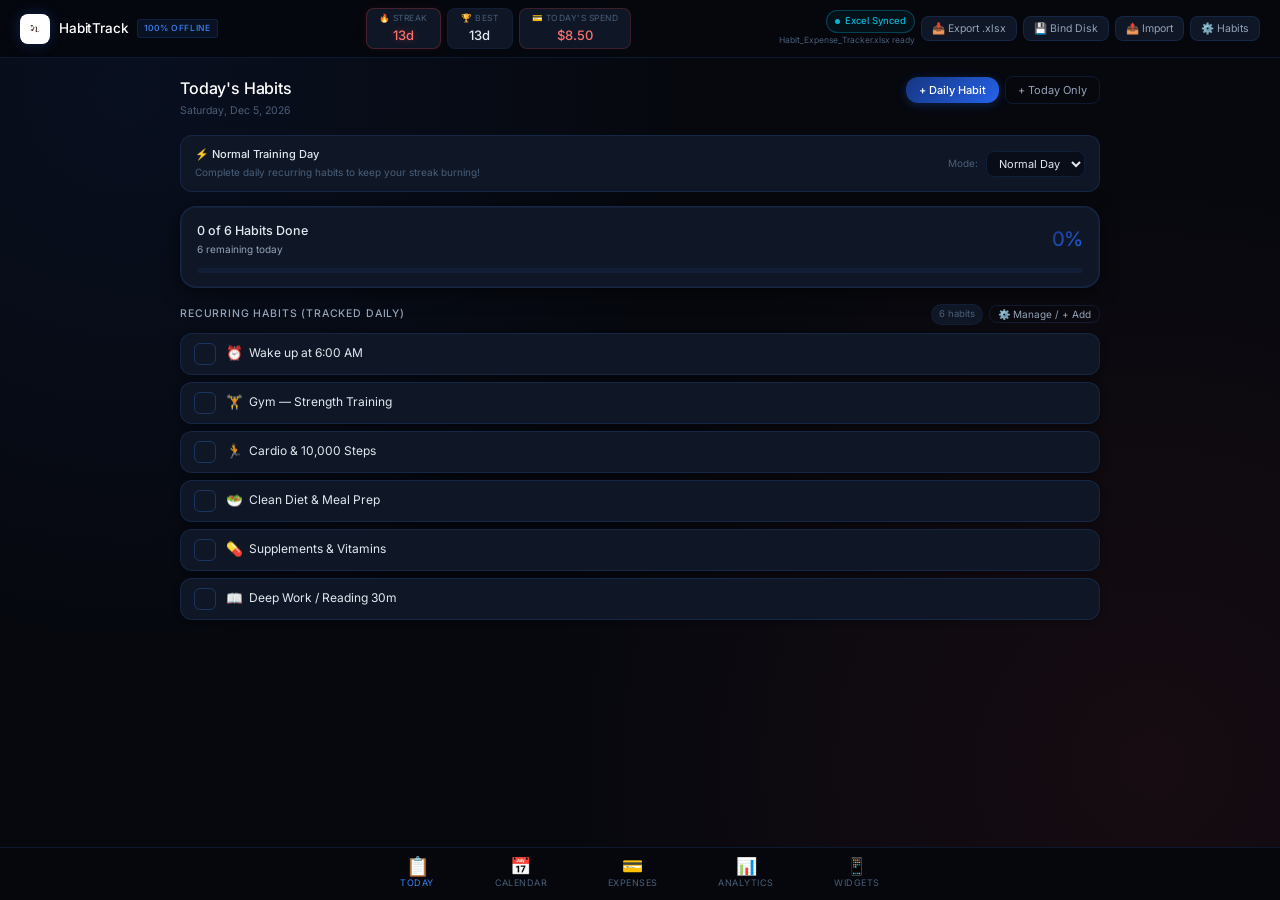
==== New folder/New folder/native_mobile/android/app/src/main/assets/index.html @ 3fe037eb "Add files via upload" ====
<!DOCTYPE html>
<html lang="en">
<head>
  <meta charset="UTF-8">
  <meta name="viewport" content="width=device-width, initial-scale=1.0, maximum-scale=1.0, user-scalable=no">
  <meta name="theme-color" content="#07090F">
  <meta name="mobile-web-app-capable" content="yes">
  <meta name="apple-mobile-web-app-status-bar-style" content="black-translucent">
  <meta name="apple-mobile-web-app-title" content="HabitTrack">
  <meta name="description" content="Offline Habit and Expense Tracker with Local Excel Sync and Interactive Widgets">
  <title>HabitTrack - Offline Habits &amp; Expenses</title>
  <link rel="icon" type="image/png" href="icons/favicon.png">
  <link rel="apple-touch-icon" href="icons/apple-touch-icon.png">
  <link rel="manifest" href="manifest.json">
  <link rel="stylesheet" href="css/styles.css">
</head>
<body>

  <!-- Top Application Header -->
  <header class="app-topbar">
    <div class="brand-section">
      <div class="brand-icon-box">
        <img src="icons/icon-192.png" alt="HabitTrack Logo" class="brand-logo-img">
      </div>
      <div>
        <div style="display: flex; align-items: center; gap: 8px;">
          <h1 class="brand-title">HabitTrack</h1>
          <span class="brand-pill">100% Offline</span>
        </div>
      </div>
    </div>

    <!-- Live Streak & Spend Badges -->
    <div class="topbar-stats">
      <div class="topbar-stat-item streak-stat">
        <span class="topbar-stat-label">🔥 Streak</span>
        <span class="topbar-stat-val streak" id="header-streak-count">0d</span>
      </div>
      <div class="topbar-stat-item">
        <span class="topbar-stat-label">🏆 Best</span>
        <span class="topbar-stat-val" id="header-best-streak">0d</span>
      </div>
      <div class="topbar-stat-item spend-stat">
        <span class="topbar-stat-label">💳 Today's Spend</span>
        <span class="topbar-stat-val spend-val" id="header-today-spend">$0.00</span>
      </div>
    </div>

    <!-- Sync Status & Master Controls -->
    <div class="topbar-actions">
      <div class="sync-status-box">
        <div class="sync-pill synced" id="sync-status-pill">
          <span class="sync-dot active"></span> Excel Synced
        </div>
        <span class="sync-time" id="sync-time-label">Auto-saved to Habit_Expense_Tracker.xlsx</span>
      </div>

      <button class="btn-topbar" id="btn-download-xlsx" title="Download master 4-sheet .xlsx file">
        📥 Export .xlsx
      </button>

      <button class="btn-topbar" id="btn-bind-file" title="Link to local file on disk via File System Access API for silent background writes">
        💾 Bind Disk
      </button>

      <button class="btn-topbar" id="btn-import-modal" title="Import modified Excel or CSV file">
        📤 Import
      </button>

      <button class="btn-topbar" id="btn-manage-master" title="Manage Recurring Master Habits">
        ⚙️ Habits
      </button>
    </div>
  </header>

  <!-- Main View Container -->
  <main class="app-main">
    <!-- View 1: Today -->
    <section class="view-container active" id="view-today"></section>

    <!-- View 2: Calendar & History -->
    <section class="view-container" id="view-calendar"></section>

    <!-- View 3: Expenses Ledger -->
    <section class="view-container" id="view-expenses"></section>

    <!-- View 4: Analytics & Visual Charts -->
    <section class="view-container" id="view-analytics"></section>

    <!-- View 5: Interactive Widgets Simulator & Native Code -->
    <section class="view-container" id="view-widgets"></section>
  </main>

  <!-- Bottom Navigation Bar -->
  <nav class="bottom-nav-bar">
    <div class="nav-container">
      <button class="bottom-nav-item active" data-tab="today">
        <span class="nav-icon">📋</span>
        <span class="nav-label">Today</span>
      </button>
      <button class="bottom-nav-item" data-tab="calendar">
        <span class="nav-icon">📅</span>
        <span class="nav-label">Calendar</span>
      </button>
      <button class="bottom-nav-item" data-tab="expenses">
        <span class="nav-icon">💳</span>
        <span class="nav-label">Expenses</span>
      </button>
      <button class="bottom-nav-item" data-tab="analytics">
        <span class="nav-icon">📊</span>
        <span class="nav-label">Analytics</span>
      </button>
      <button class="bottom-nav-item" data-tab="widgets">
        <span class="nav-icon">📱</span>
        <span class="nav-label">Widgets</span>
      </button>
    </div>
  </nav>

  <!-- ==========================================
       MODALS
       ========================================== -->

  <!-- Modal 1: Ad-Hoc Task ("+ Today Only") -->
  <div class="modal-overlay" id="modal-adhoc">
    <div class="modal-dialog">
      <div class="modal-header">
        <h3 class="modal-title">Add Single-Day Ad-Hoc Task</h3>
        <button class="btn-modal-close">&times;</button>
      </div>
      <form id="form-adhoc-task">
        <div class="modal-body">
          <p class="form-label" style="margin-bottom: 12px; color: var(--blue-l);">
            ⚡ Single-day tasks are unique to this date and do not pollute your recurring master schedule.
          </p>
          <div class="form-group">
            <label class="form-label">Date</label>
            <input type="date" class="form-input" id="adhoc-date-input" required>
          </div>
          <div class="form-group">
            <label class="form-label">Task Name</label>
            <input type="text" class="form-input" id="adhoc-name-input" placeholder="e.g. Schedule Doctor Appointment" required>
          </div>
          <div class="form-group">
            <label class="form-label">Notes / Details (Optional)</label>
            <textarea class="form-textarea" id="adhoc-notes-input" rows="2" placeholder="Specific notes for today only..."></textarea>
          </div>
        </div>
        <div class="modal-footer">
          <button type="button" class="btn-secondary-action btn-modal-close">Cancel</button>
          <button type="submit" class="btn-primary-action">+ Add to Today</button>
        </div>
      </form>
    </div>
  </div>

  <!-- Modal 2: Log Expense (Standalone, Auto-today date, Item & Amount only) -->
  <div class="modal-overlay" id="modal-expense">
    <div class="modal-dialog glow-red-modal">
      <div class="modal-header">
        <h3 class="modal-title" id="expense-modal-title">💳 Quick Log Expense</h3>
        <button class="btn-modal-close">&times;</button>
      </div>
      <form id="form-add-expense">
        <div class="modal-body">
          <div class="auto-date-badge">
            <span class="auto-date-dot"></span>
            <span>Date automatically set to <strong>Today</strong> (<span id="modal-today-date-text"></span>)</span>
          </div>
          <div class="form-group">
            <label class="form-label">Item / Expense Name</label>
            <input type="text" class="form-input" id="exp-item-input" placeholder="e.g. Coffee, Groceries, Fuel, Gym fee" required autofocus>
          </div>
          <div class="form-group">
            <label class="form-label">Amount ($)</label>
            <input type="number" step="0.01" min="0.01" class="form-input" id="exp-amount-input" placeholder="0.00" required>
          </div>
        </div>
        <div class="modal-footer">
          <button type="button" class="btn-secondary-action btn-modal-close">Cancel</button>
          <button type="submit" class="btn-primary-action btn-red-glow">
            + Save Expense
          </button>
        </div>
      </form>
    </div>
  </div>

  <!-- Modal 3: Manage Recurring Master Habits -->
  <div class="modal-overlay" id="modal-master-tasks">
    <div class="modal-dialog" style="max-width: 580px;">
      <div class="modal-header">
        <h3 class="modal-title">⚙️ Master Recurring Habits</h3>
        <button class="btn-modal-close">&times;</button>
      </div>
      <div class="modal-body">
        <p class="form-label" style="margin-bottom: 12px; text-transform: none; color: var(--text-s);">
          These daily habits auto-populate into your checklist every day at 00:00.
        </p>

        <div class="master-tasks-list" id="master-tasks-list"></div>

        <hr style="border: 0; border-top: 1px solid var(--b2); margin: 16px 0;">

        <h4 style="font-size: 13px; font-weight: 500; margin-bottom: 10px; color: var(--blue-l);">+ Add New Recurring Habit</h4>
        <form id="form-add-master-task">
          <div style="display: grid; grid-template-columns: 2fr 1fr; gap: 10px; margin-bottom: 10px;">
            <div class="form-group" style="margin: 0;">
              <label class="form-label">Habit Name</label>
              <input type="text" class="form-input" id="master-name-input" placeholder="e.g. Meditation 15m" required>
            </div>
            <div class="form-group" style="margin: 0;">
              <label class="form-label">Icon</label>
              <input type="text" class="form-input" id="master-icon-input" placeholder="🧘" value="⭐">
            </div>
          </div>
          <div class="form-group" style="margin-bottom: 14px;">
            <label class="form-label">Frequency</label>
            <select class="form-select" id="master-freq-input">
              <option value="Daily" selected>Daily (Every Day)</option>
              <option value="Weekdays">Weekdays (Mon-Fri)</option>
              <option value="Weekends">Weekends Only</option>
            </select>
          </div>
          <button type="submit" class="btn-primary-action" style="width: 100%; justify-content: center;">
            Save Recurring Habit
          </button>
        </form>
      </div>
    </div>
  </div>

  <!-- Modal 4: Import Excel / CSV / JSON -->
  <div class="modal-overlay" id="modal-import">
    <div class="modal-dialog">
      <div class="modal-header">
        <h3 class="modal-title">📤 Import & Sync Data</h3>
        <button class="btn-modal-close">&times;</button>
      </div>
      <div class="modal-body">
        <p class="form-label" style="margin-bottom: 14px; text-transform: none; color: var(--text-s);">
          Upload your JSON backup or spreadsheet file to restore or synchronize your local database.
        </p>

        <div class="dropzone-box" id="excel-dropzone">
          <div class="dropzone-icon">📊</div>
          <div class="dropzone-text">Click or Drag & Drop File Here</div>
          <div class="dropzone-sub">Supports .json, .xlsx, and .csv (100% offline parsing)</div>
          <input type="file" id="excel-file-input" accept=".xlsx,.csv,.json" style="display: none;">
        </div>
      </div>
      <div class="modal-footer">
        <button type="button" class="btn-secondary-action btn-modal-close">Close</button>
      </div>
    </div>
  </div>

  <!-- Floating Toast Notifications -->
  <div class="toast-container" id="toast-container"></div>

  <!-- Main Application Script (Self-contained, offline-first bundle) -->
  <script src="js/bundle.js"></script>
  <script>
    if ('serviceWorker' in navigator) {
      window.addEventListener('load', function() {
        navigator.serviceWorker.register('/sw.js').catch(function() {
          navigator.serviceWorker.register('./sw.js').catch(function() {});
        });
      });
    }
  </script>
</body>
</html>
---- New folder/New folder/native_mobile/android/app/src/main/assets/css/styles.css ----
/* ==========================================
   HABITTRACK — MODERN PROFESSIONAL DESIGN
   Palette: Deep Blue · Ink Black · Clean White · Vibrant Glowy Red Accent
   Typography: Lighter weights (300, 400, 500), sleek spacing
   ========================================== */

@import url('https://fonts.googleapis.com/css2?family=Inter:wght@300;400;500;600&display=swap');

:root {
  /* Core Backgrounds */
  --bg-app:        #06080E;
  --bg-surface:    #0B111D;
  --bg-card:       #0F1726;
  --bg-card-h:     #141E30;
  --bg-input:      #080D17;

  /* Blue Core & Gradients */
  --blue-d:        #06132D;
  --blue-m:        #153580;
  --blue:          #2563EB;
  --blue-l:        #3B82F6;
  --blue-glow:     rgba(37, 99, 235, 0.28);
  --blue-dim:      rgba(59, 130, 246, 0.09);

  /* White / Clean Silver */
  --white:         #FFFFFF;
  --silver:        #CBD5E1;
  --silver-d:      #94A3B8;
  --text-m:        #4A5E78;

  /* Vibrant Glowy Red Accent Tokens */
  --red-neon:      #EF4444;
  --red-bright:    #F87171;
  --red-deep:      #991B1B;
  --red-glow:      rgba(239, 68, 68, 0.40);
  --red-glow-intense: 0 0 20px rgba(239, 68, 68, 0.55), 0 0 40px rgba(220, 38, 38, 0.25);
  --red-subtle:    rgba(239, 68, 68, 0.08);
  --red-border:    rgba(239, 68, 68, 0.35);
  --grad-red:      linear-gradient(135deg, #DC2626 0%, #EF4444 60%, #F87171 100%);
  --grad-red-dark: linear-gradient(135deg, #2B0B10 0%, #150A10 100%);

  /* Secondary Accents */
  --emerald:       #10B981;
  --cyan:          #06B6D4;
  --amber:         #F59E0B;

  /* Borders */
  --b1:            rgba(59, 130, 246, 0.07);
  --b2:            rgba(59, 130, 246, 0.15);
  --b3:            rgba(59, 130, 246, 0.28);

  /* Typography */
  --text-p:        #E2E8F0;
  --text-s:        #94A3B8;
  --font:          'Inter', -apple-system, BlinkMacSystemFont, 'Segoe UI', Roboto, sans-serif;

  /* Gradients */
  --grad-blue:     linear-gradient(135deg, #153580 0%, #2563EB 100%);
  --grad-hero:     linear-gradient(135deg, #06080E 0%, #0A1426 50%, #14070A 100%);

  /* Radius & Curves */
  --r-xs:  4px;
  --r-s:   8px;
  --r-m:   12px;
  --r-l:   16px;
  --r-xl:  22px;

  /* Easing */
  --ease:   0.18s cubic-bezier(0.4, 0, 0.2, 1);
  --ease-s: 0.32s cubic-bezier(0.4, 0, 0.2, 1);

  /* Shadows */
  --sh-s:    0 1px 6px rgba(0,0,0,0.4);
  --sh-card: 0 4px 20px rgba(0,0,0,0.55), inset 0 0 0 1px rgba(59,130,246,0.08);
}

/* ── RESET ──────────────────────────────── */
*, *::before, *::after {
  box-sizing: border-box;
  margin: 0;
  padding: 0;
  -webkit-tap-highlight-color: transparent;
}

html {
  font-size: 14px;
  height: 100%;
}

body {
  font-family: var(--font);
  background: var(--bg-app);
  background-image: 
    radial-gradient(circle at 10% 10%, rgba(37, 99, 235, 0.08) 0%, transparent 40%),
    radial-gradient(circle at 90% 85%, rgba(239, 68, 68, 0.07) 0%, transparent 45%);
  background-attachment: fixed;
  color: var(--text-p);
  line-height: 1.55;
  height: 100%;
  display: flex;
  flex-direction: column;
  overflow-x: hidden;
  -webkit-font-smoothing: antialiased;
}

::-webkit-scrollbar { width: 4px; height: 4px; }
::-webkit-scrollbar-track { background: transparent; }
::-webkit-scrollbar-thumb { background: var(--b3); border-radius: 4px; }
::-webkit-scrollbar-thumb:hover { background: var(--red-neon); }

/* ── TOP BAR ─────────────────────────────── */
.app-topbar {
  display: flex;
  align-items: center;
  justify-content: space-between;
  gap: 14px;
  padding: 8px 20px;
  background: rgba(6, 8, 14, 0.94);
  backdrop-filter: blur(24px);
  border-bottom: 1px solid var(--b2);
  position: sticky;
  top: 0;
  z-index: 200;
  flex-shrink: 0;
}

.brand-section {
  display: flex;
  align-items: center;
  gap: 9px;
  flex-shrink: 0;
}

.brand-icon-box {
  width: 30px;
  height: 30px;
  border-radius: var(--r-s);
  background: #FFFFFF;
  display: flex;
  align-items: center;
  justify-content: center;
  box-shadow: 0 0 14px var(--blue-glow);
  flex-shrink: 0;
  overflow: hidden;
  padding: 2px;
}

.brand-logo-img {
  width: 100%;
  height: 100%;
  object-fit: contain;
  display: block;
}

.brand-title {
  font-size: 13.5px;
  font-weight: 500;
  color: var(--white);
  letter-spacing: -0.01em;
}

.brand-pill {
  font-size: 8.5px;
  text-transform: uppercase;
  letter-spacing: .08em;
  padding: 2px 6px;
  border-radius: 3px;
  background: var(--blue-dim);
  color: var(--blue-l);
  font-weight: 500;
  border: 1px solid var(--b2);
}

.topbar-stats {
  display: flex;
  gap: 6px;
  align-items: center;
}

.topbar-stat-item {
  display: flex;
  flex-direction: column;
  align-items: center;
  padding: 3px 12px;
  border-radius: var(--r-s);
  background: var(--bg-card);
  border: 1px solid var(--b1);
  min-width: 66px;
  transition: var(--ease);
}

.topbar-stat-item.streak-stat {
  border-color: rgba(239, 68, 68, 0.25);
  box-shadow: 0 0 10px rgba(239, 68, 68, 0.08);
}

.topbar-stat-item.spend-stat {
  border-color: rgba(239, 68, 68, 0.2);
}

.topbar-stat-label {
  font-size: 8.5px;
  text-transform: uppercase;
  letter-spacing: .06em;
  color: var(--text-m);
  font-weight: 400;
}

.topbar-stat-val {
  font-size: 13px;
  font-weight: 500;
  color: var(--text-p);
  letter-spacing: -0.01em;
}

.topbar-stat-val.streak {
  color: var(--red-bright);
  text-shadow: 0 0 8px rgba(239, 68, 68, 0.45);
}

.spend-val {
  color: var(--red-bright);
}

.topbar-actions {
  display: flex;
  align-items: center;
  gap: 6px;
  flex-shrink: 0;
}

.sync-status-box {
  display: flex;
  flex-direction: column;
  align-items: flex-end;
  gap: 1px;
}

.sync-pill {
  display: inline-flex;
  align-items: center;
  gap: 5px;
  padding: 3px 8px;
  border-radius: 100px;
  font-size: 9.5px;
  font-weight: 500;
  background: var(--bg-card);
  border: 1px solid var(--b2);
  color: var(--text-s);
}

.sync-pill.synced {
  color: var(--cyan);
  border-color: rgba(6, 182, 212, 0.3);
  background: rgba(6, 182, 212, 0.06);
}

.sync-dot {
  width: 5px;
  height: 5px;
  border-radius: 50%;
  background: currentColor;
}
.sync-dot.active { animation: blink 2.8s infinite; }

@keyframes blink { 0%, 100% { opacity: 1; } 50% { opacity: .25; } }

.sync-time {
  font-size: 8.5px;
  color: var(--text-m);
}

.btn-topbar {
  background: var(--bg-card);
  border: 1px solid var(--b2);
  color: var(--silver-d);
  padding: 5px 10px;
  border-radius: var(--r-s);
  font-size: 10.5px;
  font-weight: 400;
  cursor: pointer;
  display: inline-flex;
  align-items: center;
  gap: 4px;
  transition: var(--ease);
  font-family: var(--font);
}
.btn-topbar:hover {
  background: var(--bg-card-h);
  border-color: var(--blue-l);
  color: var(--text-p);
  box-shadow: 0 0 10px var(--blue-glow);
}

/* ── MAIN CONTAINER & VIEWS ─────────────── */
.app-main {
  flex: 1;
  overflow-y: auto;
  padding: 18px 20px 88px;
  max-width: 960px;
  width: 100%;
  margin: 0 auto;
}

.view-container {
  display: none;
}
.view-container.active {
  display: block;
  animation: viewFadeIn 0.2s ease forwards;
}

@keyframes viewFadeIn {
  from { opacity: 0; transform: translateY(4px); }
  to   { opacity: 1; transform: translateY(0); }
}

.view-header {
  display: flex;
  justify-content: space-between;
  align-items: flex-start;
  margin-bottom: 16px;
  flex-wrap: wrap;
  gap: 8px;
}

.view-title {
  font-size: 16px;
  font-weight: 500;
  color: var(--white);
  letter-spacing: -0.01em;
}

.sub-date {
  font-size: 10.5px;
  color: var(--text-m);
  margin-top: 2px;
  display: block;
}

/* ── BUTTONS ────────────────────────────── */
.btn-primary-action {
  display: inline-flex;
  align-items: center;
  gap: 5px;
  padding: 6px 13px;
  border-radius: var(--r-m);
  background: var(--grad-blue);
  color: var(--white);
  font-size: 11px;
  font-weight: 500;
  border: none;
  cursor: pointer;
  transition: var(--ease);
  font-family: var(--font);
  box-shadow: 0 2px 10px var(--blue-glow);
}
.btn-primary-action:hover {
  filter: brightness(1.1);
  transform: translateY(-1px);
}
.btn-primary-action:active { transform: translateY(0); }

/* Glowy Red Accent Buttons */
.btn-red-glow {
  background: var(--grad-red) !important;
  color: var(--white) !important;
  box-shadow: 0 0 14px var(--red-glow), 0 2px 6px rgba(0,0,0,0.5) !important;
  border: 1px solid rgba(248, 113, 113, 0.4) !important;
}
.btn-red-glow:hover {
  box-shadow: var(--red-glow-intense) !important;
  filter: brightness(1.12);
}

.btn-secondary-action {
  display: inline-flex;
  align-items: center;
  gap: 5px;
  padding: 6px 12px;
  border-radius: var(--r-s);
  background: transparent;
  color: var(--silver-d);
  font-size: 11px;
  font-weight: 400;
  cursor: pointer;
  border: 1px solid var(--b2);
  transition: var(--ease);
  font-family: var(--font);
}
.btn-secondary-action:hover {
  border-color: var(--blue-l);
  color: var(--text-p);
}

/* ── REST / OVERRIDE BANNER ─────────────── */
.override-banner {
  display: flex;
  align-items: center;
  justify-content: space-between;
  padding: 10px 14px;
  border-radius: var(--r-m);
  background: var(--bg-card);
  border: 1px solid var(--b2);
  margin-bottom: 14px;
  flex-wrap: wrap;
  gap: 8px;
  transition: var(--ease-s);
}

.override-banner.active-rest {
  background: rgba(239, 68, 68, 0.06);
  border-color: var(--red-border);
  box-shadow: 0 0 16px rgba(239, 68, 68, 0.1);
}

.override-info { display: flex; flex-direction: column; gap: 2px; }

.override-badge {
  font-size: 11px;
  font-weight: 500;
  color: var(--text-p);
}
.active-rest .override-badge {
  color: var(--red-bright);
}

.override-text {
  font-size: 10px;
  color: var(--text-m);
}

.override-controls { display: flex; align-items: center; gap: 8px; }
.switch-label { font-size: 10px; color: var(--text-m); white-space: nowrap; }

.override-select {
  background: var(--bg-input);
  border: 1px solid var(--b2);
  color: var(--text-p);
  font-size: 11px;
  padding: 4px 8px;
  border-radius: var(--r-s);
  font-family: var(--font);
  cursor: pointer;
  outline: none;
  transition: var(--ease);
}
.override-select:focus {
  border-color: var(--red-neon);
  box-shadow: 0 0 8px var(--red-glow);
}

/* ── PROGRESS CARD ──────────────────────── */
.today-progress-card {
  background: var(--bg-card);
  border: 1px solid var(--b2);
  border-radius: var(--r-l);
  padding: 14px 16px;
  margin-bottom: 16px;
  box-shadow: var(--sh-card);
}

.progress-details {
  display: flex;
  justify-content: space-between;
  align-items: center;
  margin-bottom: 10px;
}

.progress-headline {
  font-size: 12.5px;
  font-weight: 500;
  color: var(--text-p);
  display: block;
}

.progress-subtext {
  font-size: 10px;
  color: var(--text-s);
  display: block;
  margin-top: 2px;
}

.progress-percentage-label {
  font-size: 20px;
  font-weight: 500;
  background: var(--grad-blue);
  -webkit-background-clip: text;
  -webkit-text-fill-color: transparent;
  background-clip: text;
  letter-spacing: -0.02em;
}

.progress-bar-rail {
  height: 5px;
  background: var(--b1);
  border-radius: 4px;
  overflow: hidden;
}

.progress-bar-fill {
  height: 100%;
  border-radius: 4px;
  background: var(--grad-blue);
  transition: width .5s ease;
  box-shadow: 0 0 8px var(--blue-glow);
}

/* ── TASK SECTION & CARDS ───────────────── */
.task-section { margin-bottom: 16px; }

.section-title-row {
  display: flex;
  align-items: center;
  justify-content: space-between;
  margin-bottom: 8px;
}

.section-title {
  font-size: 10.5px;
  font-weight: 500;
  text-transform: uppercase;
  letter-spacing: .08em;
  color: var(--text-s);
}

.task-counter {
  font-size: 9.5px;
  color: var(--text-m);
  background: var(--bg-card);
  border: 1px solid var(--b1);
  padding: 2px 7px;
  border-radius: 100px;
}

.adhoc-counter-badge {
  font-size: 9.5px;
  color: var(--blue-l);
  background: var(--blue-dim);
  border: 1px solid var(--b2);
  padding: 2px 7px;
  border-radius: 100px;
}

.task-cards-list { display: flex; flex-direction: column; gap: 7px; }

.task-card {
  display: flex;
  align-items: center;
  justify-content: space-between;
  background: var(--bg-card);
  border: 1px solid var(--b2);
  border-radius: var(--r-m);
  padding: 9px 13px;
  cursor: pointer;
  transition: var(--ease);
  box-shadow: var(--sh-s);
}
.task-card:hover {
  background: var(--bg-card-h);
  border-color: var(--b3);
}

.task-card.is-completed {
  background: rgba(37, 99, 235, 0.05);
  border-color: rgba(37, 99, 235, 0.22);
  opacity: .88;
}

.task-card.is-skipped {
  background: rgba(239, 68, 68, 0.04);
  border-color: rgba(239, 68, 68, 0.2);
  opacity: .75;
}

.task-card-left {
  display: flex;
  align-items: center;
  gap: 10px;
  flex: 1;
  min-width: 0;
}

.task-checkbox-btn {
  width: 22px;
  height: 22px;
  border-radius: 6px;
  border: 1.5px solid var(--b3);
  background: transparent;
  cursor: pointer;
  display: flex;
  align-items: center;
  justify-content: center;
  font-size: 11px;
  color: var(--text-p);
  transition: var(--ease);
  flex-shrink: 0;
  font-family: var(--font);
}
.task-checkbox-btn:hover {
  border-color: var(--blue-l);
  background: var(--blue-dim);
  box-shadow: 0 0 8px var(--blue-glow);
}
.task-checkbox-btn.checked {
  background: var(--grad-blue);
  border-color: var(--blue);
  color: var(--white);
  box-shadow: 0 0 8px var(--blue-glow);
}
.task-checkbox-btn.skipped {
  background: rgba(239, 68, 68, 0.15);
  border-color: var(--red-neon);
  color: var(--red-bright);
}

.task-card-info { flex: 1; min-width: 0; }

.task-title-line {
  display: flex;
  align-items: center;
  gap: 6px;
  flex-wrap: wrap;
}

.task-icon { font-size: 13.5px; flex-shrink: 0; }

.task-name {
  font-size: 12px;
  font-weight: 400;
  color: var(--text-p);
  white-space: nowrap;
  overflow: hidden;
  text-overflow: ellipsis;
}
.task-name.strikethrough {
  text-decoration: line-through;
  color: var(--text-m);
}

.adhoc-tag {
  font-size: 8.5px;
  padding: 1px 5px;
  border-radius: 3px;
  background: var(--blue-dim);
  color: var(--blue-l);
  border: 1px solid var(--b2);
  white-space: nowrap;
}

.task-subline {
  display: flex;
  align-items: center;
  gap: 6px;
  margin-top: 2px;
  flex-wrap: wrap;
}

.timestamp-tag { font-size: 9px; color: var(--emerald); }
.task-notes-text { font-size: 9px; color: var(--text-m); font-style: italic; }

/* ── CALENDAR ───────────────────────────── */
.calendar-card {
  background: var(--bg-card);
  border: 1px solid var(--b2);
  border-radius: var(--r-l);
  padding: 15px;
  margin-bottom: 14px;
  box-shadow: var(--sh-card);
}

.calendar-header-nav {
  display: flex;
  align-items: center;
  justify-content: space-between;
  margin-bottom: 12px;
}

.cal-month-title {
  font-size: 12.5px;
  font-weight: 500;
  color: var(--text-p);
}

.cal-nav-btn {
  background: var(--bg-input);
  border: 1px solid var(--b2);
  color: var(--silver-d);
  padding: 3px 9px;
  border-radius: var(--r-s);
  font-size: 11px;
  cursor: pointer;
  transition: var(--ease);
  font-family: var(--font);
}
.cal-nav-btn:hover {
  border-color: var(--blue-l);
  color: var(--text-p);
}

.calendar-weekdays {
  display: grid;
  grid-template-columns: repeat(7, 1fr);
  text-align: center;
  margin-bottom: 6px;
}
.calendar-weekdays span {
  font-size: 9px;
  font-weight: 500;
  color: var(--text-m);
  padding: 3px 0;
  text-transform: uppercase;
}

.calendar-grid {
  display: grid;
  grid-template-columns: repeat(7, 1fr);
  gap: 3px;
}

.cal-day {
  aspect-ratio: 1;
  border-radius: var(--r-s);
  display: flex;
  flex-direction: column;
  align-items: center;
  justify-content: center;
  cursor: pointer;
  transition: var(--ease);
  border: 1px solid transparent;
}
.cal-day:hover { background: var(--b1); border-color: var(--b2); }
.cal-day.empty { cursor: default; }

.day-number {
  font-size: 11px;
  font-weight: 400;
  color: var(--text-p);
  line-height: 1;
}

.day-indicator {
  font-size: 8px;
  color: var(--text-m);
  height: 11px;
  display: flex;
  align-items: center;
  justify-content: center;
  margin-top: 1px;
}

.cal-day.selected {
  background: var(--blue-dim) !important;
  border-color: var(--blue-l) !important;
}
.cal-day.selected .day-number { color: var(--blue-l); font-weight: 500; }

.cal-day.day-complete .day-number { color: var(--emerald); }
.cal-day.day-complete .day-indicator { color: var(--emerald); }

.cal-day.day-rest .day-number { color: var(--red-bright); }
.cal-day.day-rest .day-indicator { color: var(--red-bright); }

.history-detail-card {
  background: var(--bg-card);
  border: 1px solid var(--b2);
  border-radius: var(--r-l);
  padding: 15px;
  box-shadow: var(--sh-card);
}

.history-detail-header {
  display: flex;
  align-items: center;
  justify-content: space-between;
  margin-bottom: 12px;
}
.history-detail-header h3 {
  font-size: 12px;
  font-weight: 500;
  color: var(--text-p);
}

/* ── EXPENSES TAB (STANDALONE & GLOW RED) ── */
.expense-metrics-grid {
  display: grid;
  grid-template-columns: repeat(3, 1fr);
  gap: 10px;
  margin-bottom: 14px;
}

.metric-card {
  background: var(--bg-card);
  border: 1px solid var(--b2);
  border-radius: var(--r-m);
  padding: 12px 14px;
  box-shadow: var(--sh-card);
  display: flex;
  flex-direction: column;
  gap: 2px;
  transition: var(--ease);
}

.metric-card.glow-card-red {
  border-color: var(--red-border);
  box-shadow: 0 0 16px rgba(239, 68, 68, 0.12), inset 0 0 0 1px rgba(239, 68, 68, 0.1);
  background: linear-gradient(135deg, rgba(239, 68, 68, 0.05) 0%, var(--bg-card) 100%);
}

.metric-title {
  font-size: 9px;
  font-weight: 500;
  color: var(--text-m);
  text-transform: uppercase;
  letter-spacing: .06em;
}

.metric-value {
  font-size: 18px;
  font-weight: 500;
  color: var(--text-p);
  letter-spacing: -0.02em;
}

.red-accent-text {
  color: var(--red-bright) !important;
  text-shadow: 0 0 10px rgba(239, 68, 68, 0.35);
}

/* Quick Expense Entry Box */
.quick-expense-box {
  background: var(--bg-card);
  border: 1px solid var(--red-border);
  box-shadow: 0 0 18px rgba(239, 68, 68, 0.12);
  border-radius: var(--r-l);
  padding: 14px 16px;
  margin-bottom: 14px;
}

.quick-exp-header {
  font-size: 11px;
  color: var(--silver-d);
  margin-bottom: 10px;
  display: flex;
  align-items: center;
  gap: 6px;
}
.quick-exp-header strong {
  color: var(--white);
}

.quick-exp-form {
  display: flex;
  gap: 8px;
  align-items: center;
}

.quick-exp-item {
  flex: 2;
  margin: 0;
}
.quick-exp-amount {
  flex: 1;
  max-width: 140px;
  margin: 0;
}
.quick-exp-btn {
  padding: 8px 16px;
  white-space: nowrap;
}

/* Ledger Table */
.ledger-container {
  background: var(--bg-card);
  border: 1px solid var(--b2);
  border-radius: var(--r-l);
  overflow: hidden;
  box-shadow: var(--sh-card);
}

.glow-border-subtle {
  border-color: rgba(59, 130, 246, 0.2);
}

.ledger-header-row {
  display: grid;
  grid-template-columns: 2fr 1fr 1fr 40px;
  padding: 8px 14px;
  background: rgba(255, 255, 255, 0.02);
  border-bottom: 1px solid var(--b2);
  font-size: 9.5px;
  font-weight: 500;
  color: var(--text-m);
  text-transform: uppercase;
  letter-spacing: .06em;
}

.ledger-body { display: flex; flex-direction: column; }

.ledger-row {
  display: grid;
  grid-template-columns: 2fr 1fr 1fr 40px;
  align-items: center;
  padding: 10px 14px;
  border-bottom: 1px solid var(--b1);
  transition: var(--ease);
}
.ledger-row:last-child { border-bottom: none; }
.ledger-row:hover { background: var(--bg-card-h); }

.ledger-item-col {
  display: flex;
  align-items: center;
  gap: 8px;
  overflow: hidden;
}

.ledger-item-name {
  font-size: 11.5px;
  color: var(--text-p);
  white-space: nowrap;
  overflow: hidden;
  text-overflow: ellipsis;
  font-weight: 400;
}

.today-tag-pill {
  font-size: 8.5px;
  padding: 1px 6px;
  border-radius: 3px;
  background: rgba(239, 68, 68, 0.12);
  color: var(--red-bright);
  border: 1px solid rgba(239, 68, 68, 0.3);
  font-weight: 500;
  text-transform: uppercase;
  letter-spacing: .04em;
}

.ledger-date {
  font-size: 10px;
  color: var(--text-m);
}

.ledger-amount {
  font-size: 12px;
  font-weight: 500;
  color: var(--text-p);
  text-align: right;
}

.red-accent-amount {
  color: var(--red-bright);
}

.text-right { text-align: right; }
.text-center { text-align: center; }

.btn-delete-expense {
  background: transparent;
  border: 1px solid transparent;
  color: var(--text-m);
  width: 22px;
  height: 22px;
  border-radius: 50%;
  font-size: 10px;
  cursor: pointer;
  transition: var(--ease);
  font-family: var(--font);
  display: inline-flex;
  align-items: center;
  justify-content: center;
  margin: 0 auto;
}
.btn-delete-expense:hover {
  background: rgba(239, 68, 68, 0.15);
  border-color: var(--red-neon);
  color: var(--red-bright);
  box-shadow: 0 0 8px var(--red-glow);
}

/* ── ANALYTICS ──────────────────────────── */
.analytics-hero-grid {
  display: grid;
  grid-template-columns: 1fr 1fr;
  gap: 10px;
  margin-bottom: 12px;
}

.streak-card {
  background: var(--bg-card);
  border: 1px solid var(--b2);
  border-radius: var(--r-m);
  padding: 14px;
  display: flex;
  align-items: center;
  gap: 12px;
  box-shadow: var(--sh-card);
}

.glow-red-box {
  border-color: var(--red-border) !important;
  box-shadow: 0 0 16px rgba(239, 68, 68, 0.14), inset 0 0 0 1px rgba(239, 68, 68, 0.1) !important;
  background: linear-gradient(135deg, rgba(239, 68, 68, 0.05) 0%, var(--bg-card) 100%) !important;
}

.glow-flame {
  font-size: 24px;
  filter: drop-shadow(0 0 10px rgba(239, 68, 68, 0.6));
}

.streak-icon-wrap { font-size: 22px; flex-shrink: 0; }
.streak-details { display: flex; flex-direction: column; }

.streak-val {
  font-size: 18px;
  font-weight: 500;
  color: var(--blue-l);
  letter-spacing: -0.02em;
  line-height: 1;
}
.streak-val.best { color: var(--amber); }

.red-neon-val {
  color: var(--red-bright) !important;
  text-shadow: 0 0 10px rgba(239, 68, 68, 0.45);
}

.streak-title {
  font-size: 10px;
  color: var(--text-s);
  margin-top: 3px;
}

.chart-panel {
  background: var(--bg-card);
  border: 1px solid var(--b2);
  border-radius: var(--r-l);
  padding: 15px;
  margin-bottom: 12px;
  box-shadow: var(--sh-card);
}

.panel-title {
  font-size: 11.5px;
  font-weight: 500;
  color: var(--text-p);
}

.canvas-wrapper { width: 100%; overflow-x: auto; }
.canvas-wrapper canvas { width: 100%; display: block; }

/* ── WIDGETS SIMULATOR ──────────────────── */
.widgets-layout-grid {
  display: grid;
  grid-template-columns: 310px 1fr;
  gap: 16px;
  align-items: start;
}

.sim-phone-outer {
  background: var(--bg-card);
  border: 1px solid var(--b2);
  border-radius: var(--r-xl);
  padding: 16px;
  box-shadow: var(--sh-card);
}

.glow-phone {
  border-color: rgba(59, 130, 246, 0.25);
  box-shadow: 0 0 24px rgba(37, 99, 235, 0.12), inset 0 0 0 1px rgba(255,255,255,0.03);
}

.sim-mode-bar {
  display: flex;
  margin-bottom: 10px;
}

.sim-tab-btn {
  flex: 1;
  padding: 5px 8px;
  border-radius: var(--r-s);
  border: 1px solid var(--b2);
  background: var(--blue-dim);
  color: var(--blue-l);
  font-size: 10px;
  font-weight: 500;
  font-family: var(--font);
}

.sim-device-header {
  display: flex;
  justify-content: space-between;
  align-items: center;
  padding: 4px 6px 10px;
  border-bottom: 1px solid var(--b1);
  margin-bottom: 10px;
}

.widget-phone-screen {
  border-radius: var(--r-l);
  overflow: hidden;
  padding: 12px;
  display: flex;
  flex-direction: column;
  gap: 12px;
  transition: var(--ease);
}

/* Android 14 Material You Mode */
.widget-phone-screen.mode-android {
  background: #0E131F;
}
.widget-phone-screen.mode-android .widget-box {
  background: #151D2F;
  border-radius: 20px;
  border: 1px solid rgba(59, 130, 246, 0.2);
  box-shadow: 0 4px 18px rgba(0,0,0,0.45);
}

/* iOS 17 Glassmorphic Mode */
.widget-phone-screen.mode-ios {
  background: #070B14;
}
.widget-phone-screen.mode-ios .widget-box {
  background: rgba(20, 29, 48, 0.75);
  backdrop-filter: blur(20px);
  border-radius: 18px;
  border: 1px solid rgba(255, 255, 255, 0.1);
  box-shadow: 0 8px 24px rgba(0,0,0,0.55);
}

.widget-box {
  padding: 14px;
  display: flex;
  flex-direction: column;
  transition: var(--ease);
}

.widget-title-row {
  display: flex;
  align-items: center;
  justify-content: space-between;
  margin-bottom: 10px;
}

.widget-title {
  font-size: 11px;
  font-weight: 500;
  color: var(--white);
}

.widget-badge-progress {
  font-size: 9px;
  color: var(--blue-l);
  background: var(--blue-dim);
  border: 1px solid var(--b2);
  padding: 2px 7px;
  border-radius: 100px;
  font-weight: 500;
}

.widget-badge-red {
  font-size: 8.5px;
  color: var(--red-bright);
  background: rgba(239, 68, 68, 0.12);
  border: 1px solid rgba(239, 68, 68, 0.3);
  padding: 2px 6px;
  border-radius: 100px;
  text-transform: uppercase;
  letter-spacing: .05em;
  font-weight: 500;
}

.widget-tasks-list {
  display: flex;
  flex-direction: column;
  gap: 5px;
  margin-bottom: 10px;
}

.widget-task-interactive {
  display: flex;
  align-items: center;
  gap: 8px;
  padding: 5px 6px;
  border-radius: 6px;
  cursor: pointer;
  transition: var(--ease);
}
.widget-task-interactive:hover {
  background: rgba(255, 255, 255, 0.04);
}

.widget-check-box {
  width: 17px;
  height: 17px;
  border-radius: 5px;
  border: 1.5px solid var(--b3);
  background: transparent;
  display: flex;
  align-items: center;
  justify-content: center;
  font-size: 10px;
  color: var(--white);
  flex-shrink: 0;
  transition: var(--ease);
}
.widget-check-box.is-done {
  background: var(--grad-blue);
  border-color: var(--blue);
  box-shadow: 0 0 8px var(--blue-glow);
}

.widget-task-label {
  font-size: 10.5px;
  color: var(--text-p);
  flex: 1;
  white-space: nowrap;
  overflow: hidden;
  text-overflow: ellipsis;
  font-weight: 400;
}
.widget-task-label.text-strikethrough {
  text-decoration: line-through;
  color: var(--text-m);
}

.widget-progress-rail {
  height: 4px;
  background: rgba(255, 255, 255, 0.08);
  border-radius: 3px;
  overflow: hidden;
}

.widget-progress-fill {
  height: 100%;
  border-radius: 3px;
  background: var(--grad-blue);
  transition: width 0.4s ease;
  box-shadow: 0 0 8px var(--blue-glow);
}

.widget-expense-amount {
  font-size: 22px;
  font-weight: 500;
  letter-spacing: -0.02em;
  margin: 4px 0 6px;
}

.widget-action-btn {
  display: inline-flex;
  align-items: center;
  gap: 4px;
  padding: 4px 10px;
  border-radius: 100px;
  font-size: 9.5px;
  font-family: var(--font);
  cursor: pointer;
}

/* Standalone widget mode when run from HabitTrack_Widget.exe */
body.widget-standalone-mode .app-topbar,
body.widget-standalone-mode .bottom-nav-bar {
  display: none !important;
}
body.widget-standalone-mode .app-main {
  padding: 10px;
  max-width: 100%;
}
body.widget-standalone-mode .widgets-layout-grid {
  grid-template-columns: 1fr;
}
body.widget-standalone-mode .native-code-panel {
  display: none;
}
  border-radius: 2px;
  background: var(--grad-blue);
}

.widget-expense-big {
  font-size: 20px;
  font-weight: 500;
  margin: 4px 0;
}

.widget-add-btn {
  display: inline-flex;
  align-items: center;
  gap: 5px;
  padding: 5px 10px;
  border-radius: 100px;
  font-size: 9px;
  cursor: pointer;
  font-family: var(--font);
  margin-top: 6px;
  border: none;
}

.native-code-panel {
  background: var(--bg-card);
  border: 1px solid var(--b2);
  border-radius: var(--r-l);
  overflow: hidden;
  box-shadow: var(--sh-card);
}

.code-panel-header {
  padding: 12px 16px;
  border-bottom: 1px solid var(--b2);
}
.code-panel-header h3 { font-size: 12.5px; font-weight: 500; color: var(--text-p); }
.code-panel-header p  { font-size: 10px; color: var(--text-m); margin-top: 2px; }

.code-content-wrap {
  padding: 14px 16px;
  overflow-x: auto;
}
.code-content-wrap pre {
  font-size: 10px;
  line-height: 1.6;
  color: var(--silver-d);
  font-family: 'Consolas', 'Fira Code', monospace;
}

/* ── MASTER TASK MODAL LIST ─────────────── */
.master-task-item {
  display: flex;
  align-items: center;
  justify-content: space-between;
  padding: 8px 0;
  border-bottom: 1px solid var(--b1);
}
.master-task-item:last-child { border-bottom: none; }

.master-task-left { display: flex; align-items: center; gap: 8px; }
.master-task-left strong { font-size: 11.5px; color: var(--text-p); font-weight: 400; }
.master-task-left span { font-size: 13px; }

.btn-delete-master {
  padding: 3px 8px;
  border-radius: var(--r-s);
  background: var(--red-subtle);
  border: 1px solid rgba(239, 68, 68, 0.25);
  color: var(--red-bright);
  font-size: 9.5px;
  cursor: pointer;
  font-family: var(--font);
  transition: var(--ease);
}
.btn-delete-master:hover {
  background: rgba(239, 68, 68, 0.2);
  border-color: var(--red-neon);
}

/* ── MODALS ─────────────────────────────── */
.modal-overlay {
  display: none;
  position: fixed;
  inset: 0;
  z-index: 500;
  background: rgba(6, 8, 14, 0.85);
  backdrop-filter: blur(8px);
  align-items: center;
  justify-content: center;
  padding: 16px;
}
.modal-overlay.show { display: flex; }

.modal-dialog {
  background: var(--bg-surface);
  border: 1px solid var(--b2);
  border-radius: var(--r-l);
  width: 100%;
  max-width: 440px;
  box-shadow: 0 20px 60px rgba(0,0,0,0.7);
  animation: modalIn 0.18s ease;
}

.glow-red-modal {
  border-color: var(--red-border) !important;
  box-shadow: 0 0 30px rgba(239, 68, 68, 0.18), 0 20px 60px rgba(0,0,0,0.8) !important;
}

@keyframes modalIn {
  from { opacity: 0; transform: scale(.96) translateY(6px); }
  to   { opacity: 1; transform: scale(1) translateY(0); }
}

.modal-header {
  display: flex;
  align-items: center;
  justify-content: space-between;
  padding: 12px 18px;
  border-bottom: 1px solid var(--b2);
}

.modal-title { font-size: 13.5px; font-weight: 500; color: var(--text-p); }

.btn-modal-close {
  width: 24px;
  height: 24px;
  border-radius: 50%;
  background: var(--bg-card);
  border: 1px solid var(--b2);
  color: var(--text-m);
  font-size: 13px;
  cursor: pointer;
  display: flex;
  align-items: center;
  justify-content: center;
  transition: var(--ease);
  font-family: var(--font);
}
.btn-modal-close:hover {
  border-color: var(--red-neon);
  color: var(--red-bright);
}

.modal-body { padding: 16px 18px; }
.modal-footer {
  display: flex;
  justify-content: flex-end;
  gap: 8px;
  padding: 12px 18px;
  border-top: 1px solid var(--b1);
}

/* Auto-date indicator */
.auto-date-badge {
  display: flex;
  align-items: center;
  gap: 7px;
  padding: 7px 11px;
  background: rgba(239, 68, 68, 0.08);
  border: 1px solid rgba(239, 68, 68, 0.25);
  border-radius: var(--r-s);
  font-size: 10.5px;
  color: var(--silver-d);
  margin-bottom: 14px;
}
.auto-date-dot {
  width: 6px;
  height: 6px;
  border-radius: 50%;
  background: var(--red-neon);
  box-shadow: 0 0 6px var(--red-neon);
}
.auto-date-badge strong {
  color: var(--white);
}

/* ── FORMS ──────────────────────────────── */
.form-group { margin-bottom: 12px; }

.form-label {
  display: block;
  font-size: 10px;
  font-weight: 500;
  color: var(--text-s);
  margin-bottom: 5px;
  text-transform: uppercase;
  letter-spacing: .05em;
}

.form-input, .form-select, .form-textarea {
  width: 100%;
  background: var(--bg-input);
  border: 1px solid var(--b2);
  color: var(--text-p);
  padding: 8px 11px;
  border-radius: var(--r-s);
  font-size: 11.5px;
  font-family: var(--font);
  outline: none;
  transition: var(--ease);
}
.form-input:focus, .form-select:focus, .form-textarea:focus {
  border-color: var(--red-neon);
  box-shadow: 0 0 10px var(--red-glow);
}
.form-textarea { resize: vertical; min-height: 58px; }
.form-select option { background: var(--bg-card); }

/* ── DROPZONE ───────────────────────────── */
.dropzone-box {
  border: 2px dashed var(--b2);
  border-radius: var(--r-m);
  padding: 28px 16px;
  text-align: center;
  cursor: pointer;
  transition: var(--ease);
}
.dropzone-box:hover {
  border-color: var(--blue-l);
  background: var(--blue-dim);
}

.dropzone-icon { font-size: 28px; margin-bottom: 6px; }
.dropzone-text { font-size: 12px; font-weight: 500; color: var(--text-p); }
.dropzone-sub  { font-size: 10px; color: var(--text-m); margin-top: 3px; }

/* ── BOTTOM NAV ─────────────────────────── */
.bottom-nav-bar {
  position: fixed;
  bottom: 0;
  left: 0;
  right: 0;
  z-index: 150;
  background: rgba(6, 8, 14, 0.95);
  backdrop-filter: blur(24px);
  border-top: 1px solid var(--b2);
  padding: 5px 0 7px;
  flex-shrink: 0;
}

.nav-container {
  display: flex;
  justify-content: space-around;
  max-width: 540px;
  margin: 0 auto;
}

.bottom-nav-item {
  display: flex;
  flex-direction: column;
  align-items: center;
  gap: 2px;
  padding: 5px 12px;
  border-radius: var(--r-m);
  background: transparent;
  border: none;
  cursor: pointer;
  transition: var(--ease);
  color: var(--text-m);
  font-family: var(--font);
}
.bottom-nav-item:hover { color: var(--text-s); }

.bottom-nav-item.active {
  color: var(--blue-l);
}
.bottom-nav-item[data-tab="expenses"].active {
  color: var(--red-bright);
}
.bottom-nav-item.active .nav-icon { transform: scale(1.12); }

.nav-icon { font-size: 17px; transition: var(--ease); line-height: 1; }
.nav-label {
  font-size: 9px;
  font-weight: 400;
  text-transform: uppercase;
  letter-spacing: .05em;
}

/* ── TOAST ──────────────────────────────── */
.toast-container {
  position: fixed;
  bottom: 76px;
  right: 16px;
  z-index: 900;
  display: flex;
  flex-direction: column;
  gap: 6px;
  align-items: flex-end;
}

.toast-msg {
  padding: 7px 13px;
  border-radius: var(--r-m);
  font-size: 11px;
  font-weight: 400;
  background: var(--bg-surface);
  border: 1px solid var(--b3);
  color: var(--text-p);
  box-shadow: 0 4px 16px rgba(0,0,0,0.5);
  animation: toastIn 0.2s ease;
  max-width: 280px;
}
@keyframes toastIn {
  from { opacity: 0; transform: translateX(10px); }
  to   { opacity: 1; transform: translateX(0); }
}

.toast-msg.toast-success {
  border-color: rgba(16, 185, 129, 0.4);
  color: var(--emerald);
}
.toast-msg.toast-error {
  border-color: var(--red-neon);
  color: var(--red-bright);
  box-shadow: 0 0 12px var(--red-glow);
}
.toast-msg.toast-info { border-color: var(--b3); }

.toast-msg.fade-out { opacity: 0; transition: opacity 0.3s ease; }

/* ── ADHOC SECTION ──────────────────────── */
.adhoc-section {
  margin-top: 14px;
  padding-top: 14px;
  border-top: 1px solid var(--b1);
}

/* ── RESPONSIVE ─────────────────────────── */
@media (max-width: 720px) {
  .app-topbar {
    flex-wrap: wrap;
    padding: 8px 12px;
  }
  .topbar-stats {
    order: 3;
    width: 100%;
    justify-content: space-between;
  }
  .topbar-stat-item {
    flex: 1;
    min-width: 0;
  }
  .analytics-hero-grid { grid-template-columns: 1fr; }
  .widgets-layout-grid { grid-template-columns: 1fr; }
  .expense-metrics-grid { grid-template-columns: 1fr; }
  .quick-exp-form { flex-direction: column; }
  .quick-exp-amount { max-width: 100%; }
  .quick-exp-btn { width: 100%; justify-content: center; }
  .ledger-header-row, .ledger-row {
    grid-template-columns: 1.5fr 1fr 1fr 34px;
  }
}
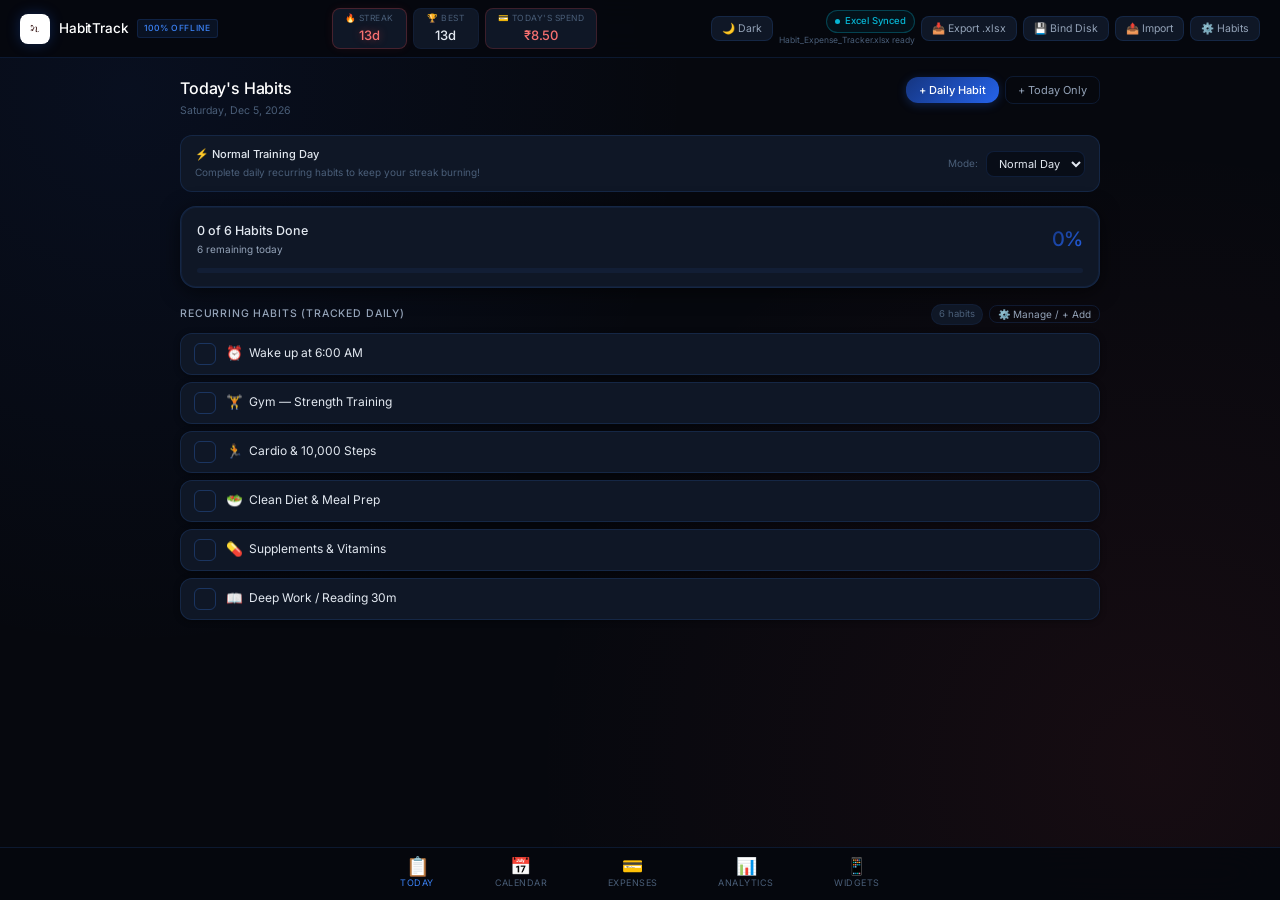
==== commit 9d5638f8: "Add files via upload" ====
--- a/New folder/New folder/native_mobile/android/app/src/main/assets/index.html
+++ b/New folder/New folder/native_mobile/android/app/src/main/assets/index.html
@@ -2,7 +2,7 @@
 <html lang="en">
 <head>
   <meta charset="UTF-8">
-  <meta name="viewport" content="width=device-width, initial-scale=1.0, maximum-scale=1.0, user-scalable=no">
+  <meta name="viewport" content="width=device-width, initial-scale=1.0, maximum-scale=1.0, user-scalable=no, viewport-fit=cover">
   <meta name="theme-color" content="#07090F">
   <meta name="mobile-web-app-capable" content="yes">
   <meta name="apple-mobile-web-app-status-bar-style" content="black-translucent">
@@ -42,12 +42,16 @@
       </div>
       <div class="topbar-stat-item spend-stat">
         <span class="topbar-stat-label">💳 Today's Spend</span>
-        <span class="topbar-stat-val spend-val" id="header-today-spend">$0.00</span>
+        <span class="topbar-stat-val spend-val" id="header-today-spend">₹0.00</span>
       </div>
     </div>
 
     <!-- Sync Status & Master Controls -->
     <div class="topbar-actions">
+      <button class="btn-topbar theme-toggle-btn" id="btn-theme-toggle" title="Toggle Light / Dark Theme">
+        🌙 Theme
+      </button>
+
       <div class="sync-status-box">
         <div class="sync-pill synced" id="sync-status-pill">
           <span class="sync-dot active"></span> Excel Synced
@@ -172,8 +176,8 @@
             <input type="text" class="form-input" id="exp-item-input" placeholder="e.g. Coffee, Groceries, Fuel, Gym fee" required autofocus>
           </div>
           <div class="form-group">
-            <label class="form-label">Amount ($)</label>
-            <input type="number" step="0.01" min="0.01" class="form-input" id="exp-amount-input" placeholder="0.00" required>
+            <label class="form-label">Amount (₹)</label>
+            <input type="number" step="0.01" min="0.01" class="form-input" id="exp-amount-input" placeholder="₹ 0.00" required>
           </div>
         </div>
         <div class="modal-footer">
--- a/New folder/New folder/native_mobile/android/app/src/main/assets/css/styles.css
+++ b/New folder/New folder/native_mobile/android/app/src/main/assets/css/styles.css
@@ -74,6 +74,29 @@
   --sh-card: 0 4px 20px rgba(0,0,0,0.55), inset 0 0 0 1px rgba(59,130,246,0.08);
 }
 
+[data-theme="light"] {
+  --bg-app:        #F8FAFC;
+  --bg-surface:    #FFFFFF;
+  --bg-card:       #FFFFFF;
+  --bg-card-h:     #F1F5F9;
+  --bg-input:      #F8FAFC;
+
+  --white:         #0F172A;
+  --silver:        #334155;
+  --silver-d:      #64748B;
+  --text-m:        #94A3B8;
+
+  --b1:            rgba(0, 0, 0, 0.08);
+  --b2:            rgba(0, 0, 0, 0.14);
+  --b3:            rgba(0, 0, 0, 0.22);
+
+  --text-p:        #0F172A;
+  --text-s:        #475569;
+
+  --grad-hero:     linear-gradient(135deg, #F8FAFC 0%, #EEF2F6 50%, #F1F5F9 100%);
+  --sh-card:       0 2px 10px rgba(0, 0, 0, 0.06), inset 0 0 0 1px rgba(0,0,0,0.06);
+}
+
 /* ── RESET ──────────────────────────────── */
 *, *::before, *::after {
   box-sizing: border-box;
@@ -85,6 +108,7 @@
 html {
   font-size: 14px;
   height: 100%;
+  width: 100%;
 }
 
 body {
@@ -96,10 +120,15 @@
   background-attachment: fixed;
   color: var(--text-p);
   line-height: 1.55;
-  height: 100%;
+  min-height: 100%;
+  min-height: 100dvh;
   display: flex;
   flex-direction: column;
   overflow-x: hidden;
+  padding-top: env(safe-area-inset-top, 0px);
+  padding-bottom: env(safe-area-inset-bottom, 0px);
+  padding-left: env(safe-area-inset-left, 0px);
+  padding-right: env(safe-area-inset-right, 0px);
   -webkit-font-smoothing: antialiased;
 }
 
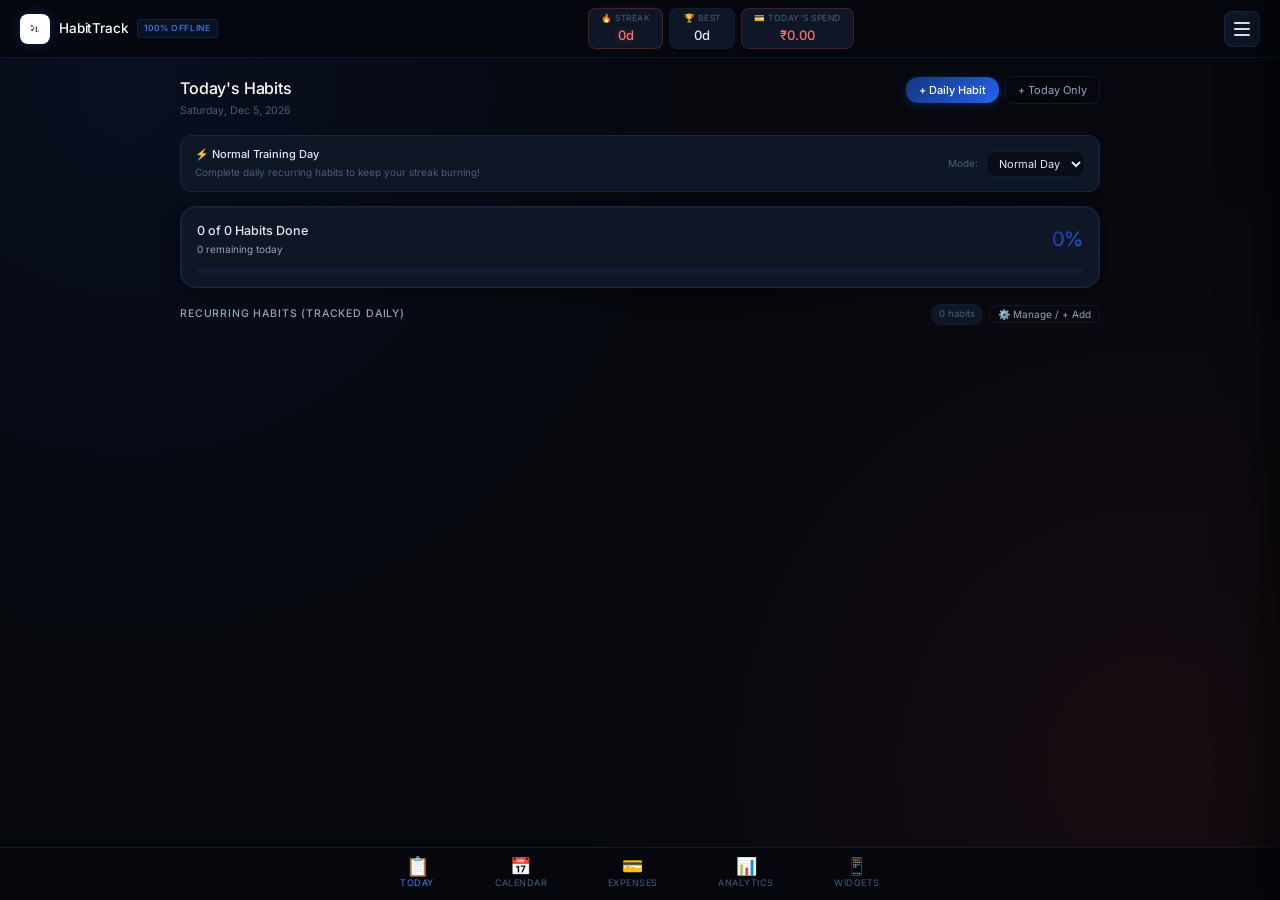
==== commit e58dbfa5: "Add files via upload" ====
--- a/New folder/New folder/native_mobile/android/app/src/main/assets/index.html
+++ b/New folder/New folder/native_mobile/android/app/src/main/assets/index.html
@@ -46,36 +46,93 @@
       </div>
     </div>
 
-    <!-- Sync Status & Master Controls -->
+    <!-- Sandwich Menu Toggle Button -->
     <div class="topbar-actions">
-      <button class="btn-topbar theme-toggle-btn" id="btn-theme-toggle" title="Toggle Light / Dark Theme">
-        🌙 Theme
-      </button>
-
-      <div class="sync-status-box">
-        <div class="sync-pill synced" id="sync-status-pill">
-          <span class="sync-dot active"></span> Excel Synced
-        </div>
-        <span class="sync-time" id="sync-time-label">Auto-saved to Habit_Expense_Tracker.xlsx</span>
-      </div>
-
-      <button class="btn-topbar" id="btn-download-xlsx" title="Download master 4-sheet .xlsx file">
-        📥 Export .xlsx
-      </button>
-
-      <button class="btn-topbar" id="btn-bind-file" title="Link to local file on disk via File System Access API for silent background writes">
-        💾 Bind Disk
-      </button>
-
-      <button class="btn-topbar" id="btn-import-modal" title="Import modified Excel or CSV file">
-        📤 Import
-      </button>
-
-      <button class="btn-topbar" id="btn-manage-master" title="Manage Recurring Master Habits">
-        ⚙️ Habits
+      <button class="btn-topbar sandwich-btn" id="btn-menu-toggle" aria-label="Open Navigation Menu" title="Menu">
+        <span class="sandwich-line"></span>
+        <span class="sandwich-line"></span>
+        <span class="sandwich-line"></span>
       </button>
     </div>
   </header>
+
+  <!-- Collapsible Sandwich Drawer Overlay & Menu -->
+  <div class="sandwich-backdrop" id="sandwich-backdrop"></div>
+  <aside class="sandwich-drawer" id="sandwich-drawer">
+    <div class="drawer-header">
+      <div class="drawer-brand">
+        <span class="drawer-brand-icon">⚡</span>
+        <span class="drawer-brand-title">Menu &amp; Tools</span>
+      </div>
+      <button class="drawer-close-btn" id="btn-menu-close" aria-label="Close Menu">✕</button>
+    </div>
+
+    <!-- Sync status pill inside drawer -->
+    <div class="drawer-sync-box">
+      <div class="sync-pill synced" id="sync-status-pill">
+        <span class="sync-dot active"></span> Excel Synced
+      </div>
+      <span class="sync-time" id="sync-time-label">Auto-saved to Habit_Expense_Tracker.xlsx</span>
+    </div>
+
+    <div class="drawer-divider"></div>
+
+    <nav class="drawer-menu-list">
+      <button class="drawer-item" id="btn-theme-toggle">
+        <span class="drawer-item-icon">🌙</span>
+        <div class="drawer-item-text">
+          <span class="drawer-item-label">Toggle Theme</span>
+          <span class="drawer-item-sub">Switch between Light &amp; Dark</span>
+        </div>
+      </button>
+
+      <button class="drawer-item" id="btn-manage-master">
+        <span class="drawer-item-icon">⚙️</span>
+        <div class="drawer-item-text">
+          <span class="drawer-item-label">Master Habits</span>
+          <span class="drawer-item-sub">Manage recurring habit list</span>
+        </div>
+      </button>
+
+      <button class="drawer-item" id="btn-download-xlsx">
+        <span class="drawer-item-icon">📥</span>
+        <div class="drawer-item-text">
+          <span class="drawer-item-label">Export .xlsx</span>
+          <span class="drawer-item-sub">Download master 4-sheet Excel workbook</span>
+        </div>
+      </button>
+
+      <button class="drawer-item" id="btn-bind-file">
+        <span class="drawer-item-icon">💾</span>
+        <div class="drawer-item-text">
+          <span class="drawer-item-label">Bind Disk</span>
+          <span class="drawer-item-sub">Direct file write via File System API</span>
+        </div>
+      </button>
+
+      <button class="drawer-item" id="btn-import-modal">
+        <span class="drawer-item-icon">📤</span>
+        <div class="drawer-item-text">
+          <span class="drawer-item-label">Import Data</span>
+          <span class="drawer-item-sub">Import from Excel or CSV backup</span>
+        </div>
+      </button>
+
+      <div class="drawer-divider"></div>
+
+      <button class="drawer-item text-danger" id="btn-reset-data">
+        <span class="drawer-item-icon">🗑️</span>
+        <div class="drawer-item-text">
+          <span class="drawer-item-label">Reset All Data</span>
+          <span class="drawer-item-sub">Clear all records and start streaks from Day 0</span>
+        </div>
+      </button>
+    </nav>
+
+    <div class="drawer-footer">
+      <span>HabitTrack v2.1 • 100% Offline</span>
+    </div>
+  </aside>
 
   <!-- Main View Container -->
   <main class="app-main">
--- a/New folder/New folder/native_mobile/android/app/src/main/assets/css/styles.css
+++ b/New folder/New folder/native_mobile/android/app/src/main/assets/css/styles.css
@@ -1655,3 +1655,188 @@
     grid-template-columns: 1.5fr 1fr 1fr 34px;
   }
 }
+
+/* ── COLLAPSIBLE SANDWICH DRAWER ───────────── */
+.sandwich-btn {
+  display: flex;
+  flex-direction: column;
+  justify-content: center;
+  align-items: center;
+  gap: 4px;
+  width: 36px;
+  height: 36px;
+  padding: 0;
+  border-radius: var(--r-s);
+  background: var(--bg-card);
+  border: 1px solid var(--b2);
+  cursor: pointer;
+  transition: var(--ease);
+}
+.sandwich-btn:hover {
+  background: var(--bg-card-h);
+  border-color: var(--blue-l);
+}
+.sandwich-line {
+  display: block;
+  width: 16px;
+  height: 2px;
+  background: var(--text-p);
+  border-radius: 2px;
+  transition: var(--ease);
+}
+.sandwich-backdrop {
+  position: fixed;
+  inset: 0;
+  background: rgba(4, 7, 13, 0.75);
+  backdrop-filter: blur(5px);
+  -webkit-backdrop-filter: blur(5px);
+  z-index: 998;
+  opacity: 0;
+  pointer-events: none;
+  transition: opacity 0.25s ease;
+}
+.sandwich-backdrop.open {
+  opacity: 1;
+  pointer-events: auto;
+}
+.sandwich-drawer {
+  position: fixed;
+  top: 0;
+  right: 0;
+  bottom: 0;
+  width: 310px;
+  max-width: 86vw;
+  background: var(--bg-surface);
+  border-left: 1px solid var(--b2);
+  z-index: 999;
+  transform: translateX(100%);
+  transition: transform 0.28s cubic-bezier(0.16, 1, 0.3, 1);
+  display: flex;
+  flex-direction: column;
+  box-shadow: -12px 0 36px rgba(0,0,0,0.6);
+  padding: env(safe-area-inset-top, 16px) 16px env(safe-area-inset-bottom, 16px) 16px;
+  overflow-y: auto;
+}
+.sandwich-drawer.open {
+  transform: translateX(0);
+}
+.drawer-header {
+  display: flex;
+  align-items: center;
+  justify-content: space-between;
+  padding: 8px 4px 14px 4px;
+}
+.drawer-brand {
+  display: flex;
+  align-items: center;
+  gap: 8px;
+}
+.drawer-brand-icon {
+  font-size: 18px;
+}
+.drawer-brand-title {
+  font-size: 15px;
+  font-weight: 600;
+  color: var(--white);
+  letter-spacing: -0.01em;
+}
+.drawer-close-btn {
+  width: 32px;
+  height: 32px;
+  border-radius: var(--r-s);
+  background: var(--bg-card);
+  border: 1px solid var(--b1);
+  color: var(--text-s);
+  font-size: 14px;
+  display: flex;
+  align-items: center;
+  justify-content: center;
+  cursor: pointer;
+  transition: var(--ease);
+}
+.drawer-close-btn:hover {
+  background: var(--bg-card-h);
+  color: var(--white);
+  border-color: var(--red-neon);
+}
+.drawer-sync-box {
+  background: var(--bg-card);
+  border: 1px solid var(--b1);
+  border-radius: var(--r-s);
+  padding: 10px 12px;
+  display: flex;
+  flex-direction: column;
+  gap: 4px;
+  margin-bottom: 8px;
+}
+.drawer-divider {
+  height: 1px;
+  background: var(--b1);
+  margin: 10px 0;
+}
+.drawer-menu-list {
+  display: flex;
+  flex-direction: column;
+  gap: 6px;
+  flex: 1;
+}
+.drawer-item {
+  display: flex;
+  align-items: center;
+  gap: 12px;
+  padding: 11px 12px;
+  border-radius: var(--r-m);
+  background: transparent;
+  border: 1px solid transparent;
+  color: var(--text-p);
+  text-align: left;
+  cursor: pointer;
+  transition: var(--ease);
+  width: 100%;
+}
+.drawer-item:hover {
+  background: var(--bg-card);
+  border-color: var(--b2);
+}
+.drawer-item:active {
+  transform: scale(0.98);
+}
+.drawer-item-icon {
+  font-size: 18px;
+  width: 26px;
+  text-align: center;
+  flex-shrink: 0;
+}
+.drawer-item-text {
+  display: flex;
+  flex-direction: column;
+  gap: 1px;
+  min-width: 0;
+}
+.drawer-item-label {
+  font-size: 13px;
+  font-weight: 500;
+  color: var(--white);
+}
+.drawer-item-sub {
+  font-size: 10.5px;
+  color: var(--text-s);
+  white-space: nowrap;
+  overflow: hidden;
+  text-overflow: ellipsis;
+}
+.drawer-item.text-danger:hover {
+  background: rgba(239, 68, 68, 0.08);
+  border-color: rgba(239, 68, 68, 0.35);
+}
+.drawer-item.text-danger .drawer-item-label {
+  color: var(--red-neon);
+}
+.drawer-footer {
+  padding: 16px 4px 6px 4px;
+  font-size: 10px;
+  color: var(--text-m);
+  text-align: center;
+  border-top: 1px solid var(--b1);
+  margin-top: 12px;
+}
